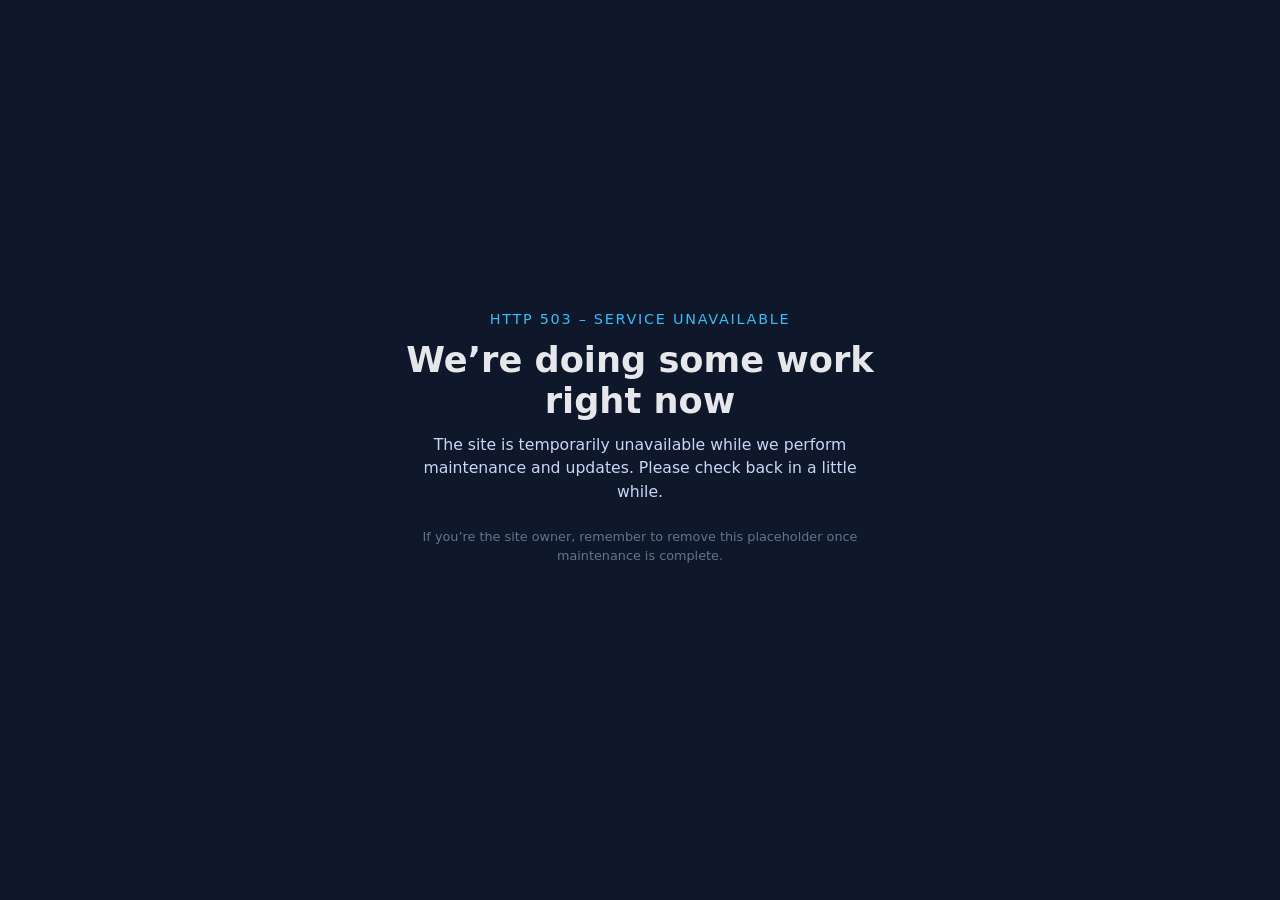
==== index.html @ 5a170f01 "Add files via upload" ====
<!DOCTYPE html>
<html lang="en">
<head>
  <meta charset="UTF-8" />
  <title>Service Temporarily Unavailable</title>
  <meta name="viewport" content="width=device-width, initial-scale=1" />
  <style>
    * {
      box-sizing: border-box;
      margin: 0;
      padding: 0;
      font-family: system-ui, -apple-system, BlinkMacSystemFont, "Segoe UI", sans-serif;
    }
    body {
      background: #0f172a;
      color: #e5e7eb;
      display: flex;
      align-items: center;
      justify-content: center;
      min-height: 100vh;
      padding: 1.5rem;
    }
    .wrapper {
      text-align: center;
      max-width: 480px;
    }
    h1 {
      font-size: 2.2rem;
      margin-bottom: 0.75rem;
    }
    .code {
      font-size: 0.9rem;
      letter-spacing: 0.12em;
      text-transform: uppercase;
      color: #38bdf8;
      margin-bottom: 0.75rem;
    }
    p {
      font-size: 0.98rem;
      line-height: 1.5;
      color: #cbd5f5;
      margin-bottom: 1.5rem;
    }
    .hint {
      font-size: 0.8rem;
      color: #64748b;
    }
  </style>
</head>
<body>
  <div class="wrapper">
    <div class="code">HTTP 503 – Service Unavailable</div>
    <h1>We’re doing some work right now</h1>
    <p>
      The site is temporarily unavailable while we perform maintenance and updates.
      Please check back in a little while.
    </p>
    <p class="hint">
      If you’re the site owner, remember to remove this placeholder once maintenance is complete.
    </p>
  </div>
</body>
</html>
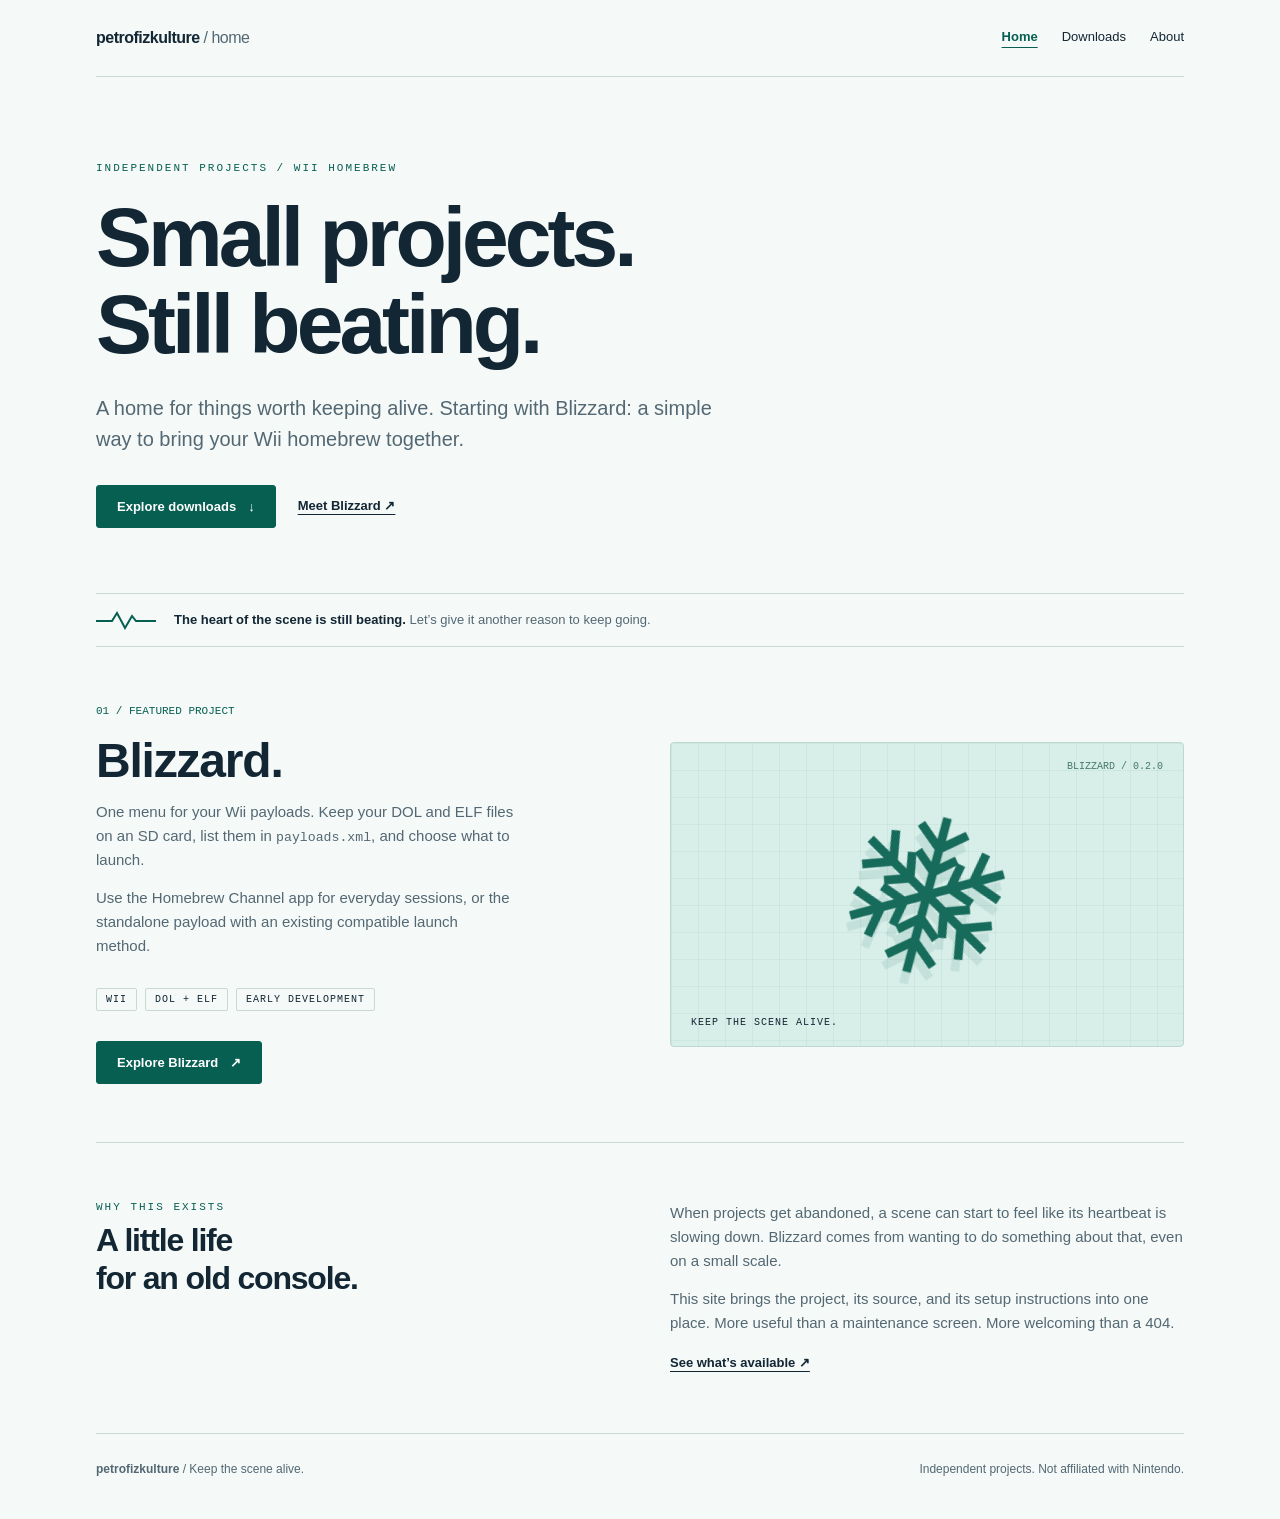
==== commit bb3dbc15: "Add files via upload" ====
--- a/index.html
+++ b/index.html
@@ -1,63 +1,7 @@
-<!DOCTYPE html>
-<html lang="en">
-<head>
-  <meta charset="UTF-8" />
-  <title>Service Temporarily Unavailable</title>
-  <meta name="viewport" content="width=device-width, initial-scale=1" />
-  <style>
-    * {
-      box-sizing: border-box;
-      margin: 0;
-      padding: 0;
-      font-family: system-ui, -apple-system, BlinkMacSystemFont, "Segoe UI", sans-serif;
-    }
-    body {
-      background: #0f172a;
-      color: #e5e7eb;
-      display: flex;
-      align-items: center;
-      justify-content: center;
-      min-height: 100vh;
-      padding: 1.5rem;
-    }
-    .wrapper {
-      text-align: center;
-      max-width: 480px;
-    }
-    h1 {
-      font-size: 2.2rem;
-      margin-bottom: 0.75rem;
-    }
-    .code {
-      font-size: 0.9rem;
-      letter-spacing: 0.12em;
-      text-transform: uppercase;
-      color: #38bdf8;
-      margin-bottom: 0.75rem;
-    }
-    p {
-      font-size: 0.98rem;
-      line-height: 1.5;
-      color: #cbd5f5;
-      margin-bottom: 1.5rem;
-    }
-    .hint {
-      font-size: 0.8rem;
-      color: #64748b;
-    }
-  </style>
-</head>
-<body>
-  <div class="wrapper">
-    <div class="code">HTTP 503 – Service Unavailable</div>
-    <h1>We’re doing some work right now</h1>
-    <p>
-      The site is temporarily unavailable while we perform maintenance and updates.
-      Please check back in a little while.
-    </p>
-    <p class="hint">
-      If you’re the site owner, remember to remove this placeholder once maintenance is complete.
-    </p>
-  </div>
-</body>
-</html>
+<!doctype html>
+<html lang="en"><head><meta charset="utf-8"><meta name="viewport" content="width=device-width,initial-scale=1"><meta name="theme-color" content="#101f2c"><title>petrofizkulture — Projects with a pulse</title><meta name="description" content="Independent projects and Wii homebrew. Discover Blizzard, an SD card payload loader for DOL and ELF executables."><link rel="canonical" href="https://petrofizkulture.github.io/"><link rel="stylesheet" href="assets/site.css"></head><body><a class="skip" href="#main">Skip to content</a><div class="wrap">
+<header class="masthead"><a class="brand" href="./" aria-label="petrofizkulture home">petrofizkulture<span> / home</span></a><nav aria-label="Main navigation"><a href="./" aria-current="page">Home</a><a href="downloads/">Downloads</a><a href="#about">About</a></nav></header>
+<main id="main"><div class="home-hero"><div class="eyebrow">Independent projects / Wii homebrew</div><h1>Small projects.<br>Still beating.</h1><p class="intro">A home for things worth keeping alive. Starting with Blizzard: a simple way to bring your Wii homebrew together.</p><div class="actions"><a class="button" href="downloads/">Explore downloads <span aria-hidden="true">↓</span></a><a class="text-link" href="downloads/blizzard.html">Meet Blizzard ↗</a></div></div>
+<div class="pulse"><svg viewBox="0 0 60 22" fill="none" aria-hidden="true"><path d="M0 12h16l5-8 8 15 7-12 4 5h20" stroke="currentColor" stroke-width="2"/></svg><span><strong>The heart of the scene is still beating.</strong> Let’s give it another reason to keep going.</span></div>
+<section aria-labelledby="featured-title"><div class="featured"><div><div class="project-number">01 / FEATURED PROJECT</div><h2 id="featured-title">Blizzard.</h2><p>One menu for your Wii payloads. Keep your DOL and ELF files on an SD card, list them in <code>payloads.xml</code>, and choose what to launch.</p><p>Use the Homebrew Channel app for everyday sessions, or the standalone payload with an existing compatible launch method.</p><div class="chips"><span class="chip">WII</span><span class="chip">DOL + ELF</span><span class="chip">EARLY DEVELOPMENT</span></div><div class="actions"><a class="button" href="downloads/blizzard.html">Explore Blizzard <span aria-hidden="true">↗</span></a></div></div><div class="art feature-art" aria-hidden="true"><span class="art-top">BLIZZARD / 0.2.0</span><svg class="snow" viewBox="0 0 240 240" fill="none" stroke="currentColor" stroke-width="11" stroke-linecap="square" stroke-linejoin="miter"><defs><g id="arm"><path d="M120 120V25M120 60L94 38M120 60L146 38M120 90L99 72M120 90L141 72"/></g></defs><use href="#arm"/><use href="#arm" transform="rotate(60 120 120)"/><use href="#arm" transform="rotate(120 120 120)"/><use href="#arm" transform="rotate(180 120 120)"/><use href="#arm" transform="rotate(240 120 120)"/><use href="#arm" transform="rotate(300 120 120)"/></svg><span class="art-label">KEEP THE SCENE ALIVE.</span></div></div></section>
+<section id="about" aria-labelledby="about-title"><div class="about-row"><div><div class="eyebrow">Why this exists</div><h2 id="about-title">A little life<br>for an old console.</h2></div><div><p>When projects get abandoned, a scene can start to feel like its heartbeat is slowing down. Blizzard comes from wanting to do something about that, even on a small scale.</p><p>This site brings the project, its source, and its setup instructions into one place. More useful than a maintenance screen. More welcoming than a 404.</p><a class="text-link" href="downloads/">See what’s available ↗</a></div></div></section></main><footer><span><strong>petrofizkulture</strong> / Keep the scene alive.</span><span>Independent projects. Not affiliated with Nintendo.</span></footer></div></body></html>
--- a/assets/site.css
+++ b/assets/site.css
@@ -0,0 +1,4 @@
+
+:root{--ink:#122634;--muted:#536873;--paper:#f5f9f8;--ice:#d8eee9;--accent:#075f52;--line:#cad8d5;--mono:ui-monospace,SFMono-Regular,Consolas,monospace}*{box-sizing:border-box}html{scroll-behavior:smooth;scroll-padding-top:25px}body{margin:0;background:var(--paper);color:var(--ink);font-family:Arial,Helvetica,sans-serif;line-height:1.6}a{color:inherit;text-underline-offset:4px}a:hover{color:var(--accent)}button,a{touch-action:manipulation}a:focus-visible,button:focus-visible,summary:focus-visible{outline:3px solid #d45c35;outline-offset:5px}.wrap{max-width:1160px;margin:auto;padding:0 36px}.masthead{display:flex;justify-content:space-between;align-items:center;gap:20px;padding:25px 0;border-bottom:1px solid var(--line)}.brand{text-decoration:none;font-weight:800;letter-spacing:-.5px}.brand span{font-weight:400;color:var(--muted)}nav{display:flex;gap:24px;font-size:13px}nav a{text-decoration:none}.eyebrow{text-transform:uppercase;font:11px var(--mono);letter-spacing:2px;color:var(--accent)}.hero{position:relative;display:grid;grid-template-columns:1.1fr 1fr;gap:45px;align-items:center;padding:72px 0 65px}.hero h1{font-size:clamp(64px,9vw,110px);line-height:1;letter-spacing:-7px;margin:18px 0 24px;font-weight:800}.hero .lede{font-size:23px;line-height:1.35;max-width:420px;letter-spacing:-.5px}.hero p{max-width:440px;color:var(--muted);font-size:15px}.actions{display:flex;align-items:center;gap:22px;flex-wrap:wrap;margin-top:30px}.button{display:inline-flex;align-items:center;justify-content:center;gap:12px;padding:13px 20px;background:var(--accent);border:1px solid var(--accent);color:white;font:700 13px Arial;text-decoration:none;border-radius:3px;cursor:pointer}.button:hover{background:#03473d;color:white}.button.secondary{background:transparent;color:var(--ink);border-color:var(--line)}.button[aria-disabled=true]{background:#e3eae7;color:#63736e;border-color:#d3ddd8;cursor:default}.text-link{font-size:13px;font-weight:700}.chips{display:flex;gap:8px;flex-wrap:wrap;margin-top:30px}.chip{font:10px var(--mono);letter-spacing:1px;border:1px solid var(--line);padding:5px 9px;border-radius:2px}.art{position:relative;background:var(--ice);min-height:350px;border-radius:4px;display:grid;place-items:center;overflow:hidden;border:1px solid #bed8d1}.art:before{content:"";position:absolute;inset:0;background-image:linear-gradient(#b8d6cd55 1px,transparent 1px),linear-gradient(90deg,#b8d6cd55 1px,transparent 1px);background-size:27px 27px}.snow{width:230px;height:230px;position:relative;filter:drop-shadow(0 12px 0 #0b66541a);transform:rotate(15deg);color:#176b5b}.art-label{position:absolute;bottom:18px;left:20px;font:10px var(--mono);letter-spacing:1px}.art-top{position:absolute;top:18px;right:20px;font:10px var(--mono);color:#477969}.pulse{display:flex;align-items:center;gap:18px;border-block:1px solid var(--line);padding:15px 0;color:var(--muted);font-size:13px}.pulse svg{width:60px;height:22px;flex-shrink:0;color:var(--accent)}.pulse strong{color:var(--ink)}section{padding:58px 0;border-bottom:1px solid var(--line)}.section-head{display:flex;align-items:flex-start;justify-content:space-between;gap:25px;margin-bottom:28px}h2{font-size:32px;letter-spacing:-1.2px;line-height:1.2;margin:8px 0 10px}h3{font-size:22px;letter-spacing:-.6px;line-height:1.3;margin:15px 0 12px}p{margin:0 0 14px}.section-head p{color:var(--muted);max-width:370px;font-size:14px;padding-top:12px}.downloads{display:grid;grid-template-columns:1fr 1fr;gap:20px}.download{padding:28px;border:1px solid var(--line);border-radius:4px;background:#fff;display:flex;flex-direction:column;align-items:flex-start}.download.recommended{border-color:#80ad9b;box-shadow:inset 0 3px var(--accent)}.tag{font:10px var(--mono);letter-spacing:1px;color:var(--accent)}.download p{font-size:14px;color:var(--muted);max-width:390px}.download .path{font:12px var(--mono);background:#eef4f1;padding:8px 10px;max-width:100%;overflow-wrap:anywhere;color:var(--ink);margin:8px 0 22px}.download .button{margin-top:auto}.release-status{font:11px var(--mono);color:var(--muted);margin:12px 0 0}.source-row{display:flex;justify-content:space-between;align-items:center;gap:20px;padding:22px 0 0;font-size:13px}.source-row p{margin:0;color:var(--muted);max-width:620px}.install{display:grid;grid-template-columns:1fr 1fr;gap:65px}.steps{list-style:none;padding:0;margin:24px 0 0;counter-reset:steps}.steps li{position:relative;padding:0 0 23px 40px;counter-increment:steps;font-size:14px;color:var(--muted)}.steps li:before{content:counter(steps,decimal-leading-zero);position:absolute;left:0;top:1px;font:12px var(--mono);color:var(--accent)}.steps strong{display:block;color:var(--ink);margin-bottom:3px}.terminal{background:#101f2c;color:#c9dfdb;border-radius:4px;overflow:hidden;align-self:start}.terminal-bar{border-bottom:1px solid #2d424d;font:11px var(--mono);padding:14px 20px;color:#8caaa6}.file-list{padding:18px 22px;font:12px/1.9 var(--mono);list-style:none;margin:0}.file-list li{margin:0}.file-list .indent{padding-left:20px}.file-list .indent2{padding-left:40px}.file-list .folder{color:#68cbb4}.terminal-note{font:11px var(--mono);padding:0 22px 22px;color:#91aca7}.config{display:grid;grid-template-columns:.8fr 1.2fr;gap:65px}.config p{font-size:14px;color:var(--muted)}code{font-family:var(--mono);font-size:.88em}pre{white-space:pre-wrap;overflow-wrap:anywhere;margin:0;padding:24px;color:#c9dfdb;font:12px/1.9 var(--mono)}.code-head{display:flex;justify-content:space-between;align-items:center;gap:16px}.copy{border:1px solid #516671;background:transparent;border-radius:3px;color:#d9efea;padding:5px 10px;font:11px var(--mono);cursor:pointer}.copy:hover{background:#283c46}.faq{max-width:820px}details{border-bottom:1px solid var(--line);padding:19px 0}details:last-child{border-bottom:0}summary{font-weight:700;font-size:15px;cursor:pointer}details p{color:var(--muted);font-size:14px;padding-top:14px;margin:0;max-width:720px}.small{font-size:12px;color:var(--muted)}footer{padding:26px 0 38px;display:flex;justify-content:space-between;gap:20px;font-size:12px;color:var(--muted)}.release-note{font-size:12px;color:var(--muted);margin-top:20px}.skip{position:absolute;top:-100px;background:white;padding:12px;z-index:10}.skip:focus{top:0}@media(max-width:760px){.wrap{padding:0 22px}.masthead{padding:20px 0}nav{gap:16px}.brand span{display:none}.hero{grid-template-columns:1fr;padding:45px 0;gap:30px}.hero h1{letter-spacing:-4px}.hero .lede{font-size:22px}.art{min-height:260px}.snow{width:180px;height:180px}.downloads,.install,.config{grid-template-columns:1fr;gap:25px}.section-head{display:block}.section-head p{padding:0}.source-row{align-items:flex-start;flex-direction:column}section{padding:40px 0}.download{padding:24px}footer{flex-direction:column}.pulse{align-items:flex-start}.pulse svg{margin-top:4px}}@media(prefers-reduced-motion:reduce){html{scroll-behavior:auto}}
+
+.masthead nav a[aria-current="page"]{color:var(--accent);font-weight:700;text-decoration:underline;text-underline-offset:6px}.home-hero{padding:85px 0 65px;max-width:890px}.home-hero h1{font-size:clamp(48px,7vw,84px);line-height:1.04;letter-spacing:-4px;margin:20px 0 25px;max-width:850px}.home-hero .intro{font-size:20px;line-height:1.55;color:var(--muted);max-width:620px}.featured{display:grid;grid-template-columns:1fr 1fr;gap:60px;align-items:center}.featured p{font-size:15px;color:var(--muted);max-width:420px}.featured h2{font-size:48px;margin-top:15px}.project-number{font:11px var(--mono);color:var(--accent)}.feature-art{min-height:305px}.feature-art .snow{width:190px;height:190px}.about-row{display:grid;grid-template-columns:1fr 1fr;gap:60px}.about-row p{color:var(--muted);font-size:15px}.page-heading{padding:65px 0 40px;border-bottom:1px solid var(--line)}.page-heading h1{font-size:clamp(46px,7vw,72px);line-height:1.1;letter-spacing:-3px;margin:15px 0 22px}.page-heading p{color:var(--muted);max-width:650px;font-size:17px}.catalog{padding-top:32px}.catalog-labels{display:flex;justify-content:space-between;color:var(--muted);font:11px var(--mono);letter-spacing:1px;margin-bottom:18px}.release-card{display:grid;grid-template-columns:210px 1fr;gap:36px;padding:28px;background:white;border:1px solid var(--line);border-radius:4px}.release-card .art{min-height:230px}.release-card .snow{width:130px;height:130px}.release-card .art-top{font-size:9px}.release-card h2{margin-top:4px}.release-card p{color:var(--muted);font-size:14px;max-width:580px}.release-card .actions{margin-top:24px}.release-card .chips{margin:12px 0 17px}.note-panel{padding:22px 26px;border-left:3px solid var(--accent);background:#eaf3ee;margin-top:28px}.note-panel h3{font-size:16px;margin:0 0 7px}.note-panel p{font-size:13px;color:var(--muted);margin:0}.resource-links{list-style:none;padding:0;margin:24px 0 0}.resource-links li{border-top:1px solid var(--line);padding:18px 0;display:flex;justify-content:space-between;align-items:center;gap:24px}.resource-links li:last-child{border-bottom:1px solid var(--line)}.resource-links a{font-size:14px;font-weight:700}.resource-links span{font:11px var(--mono);color:var(--muted)}@media(max-width:760px){.home-hero{padding:50px 0}.home-hero h1{letter-spacing:-2.5px}.home-hero .intro{font-size:18px}.featured,.about-row{grid-template-columns:1fr;gap:28px}.feature-art{min-height:240px}.release-card{grid-template-columns:1fr;padding:22px;gap:22px}.release-card .art{min-height:190px}.page-heading{padding-top:45px}.resource-links li{align-items:flex-start;flex-direction:column;gap:5px}.masthead{flex-wrap:wrap}.catalog-labels{gap:15px;font-size:10px}}
